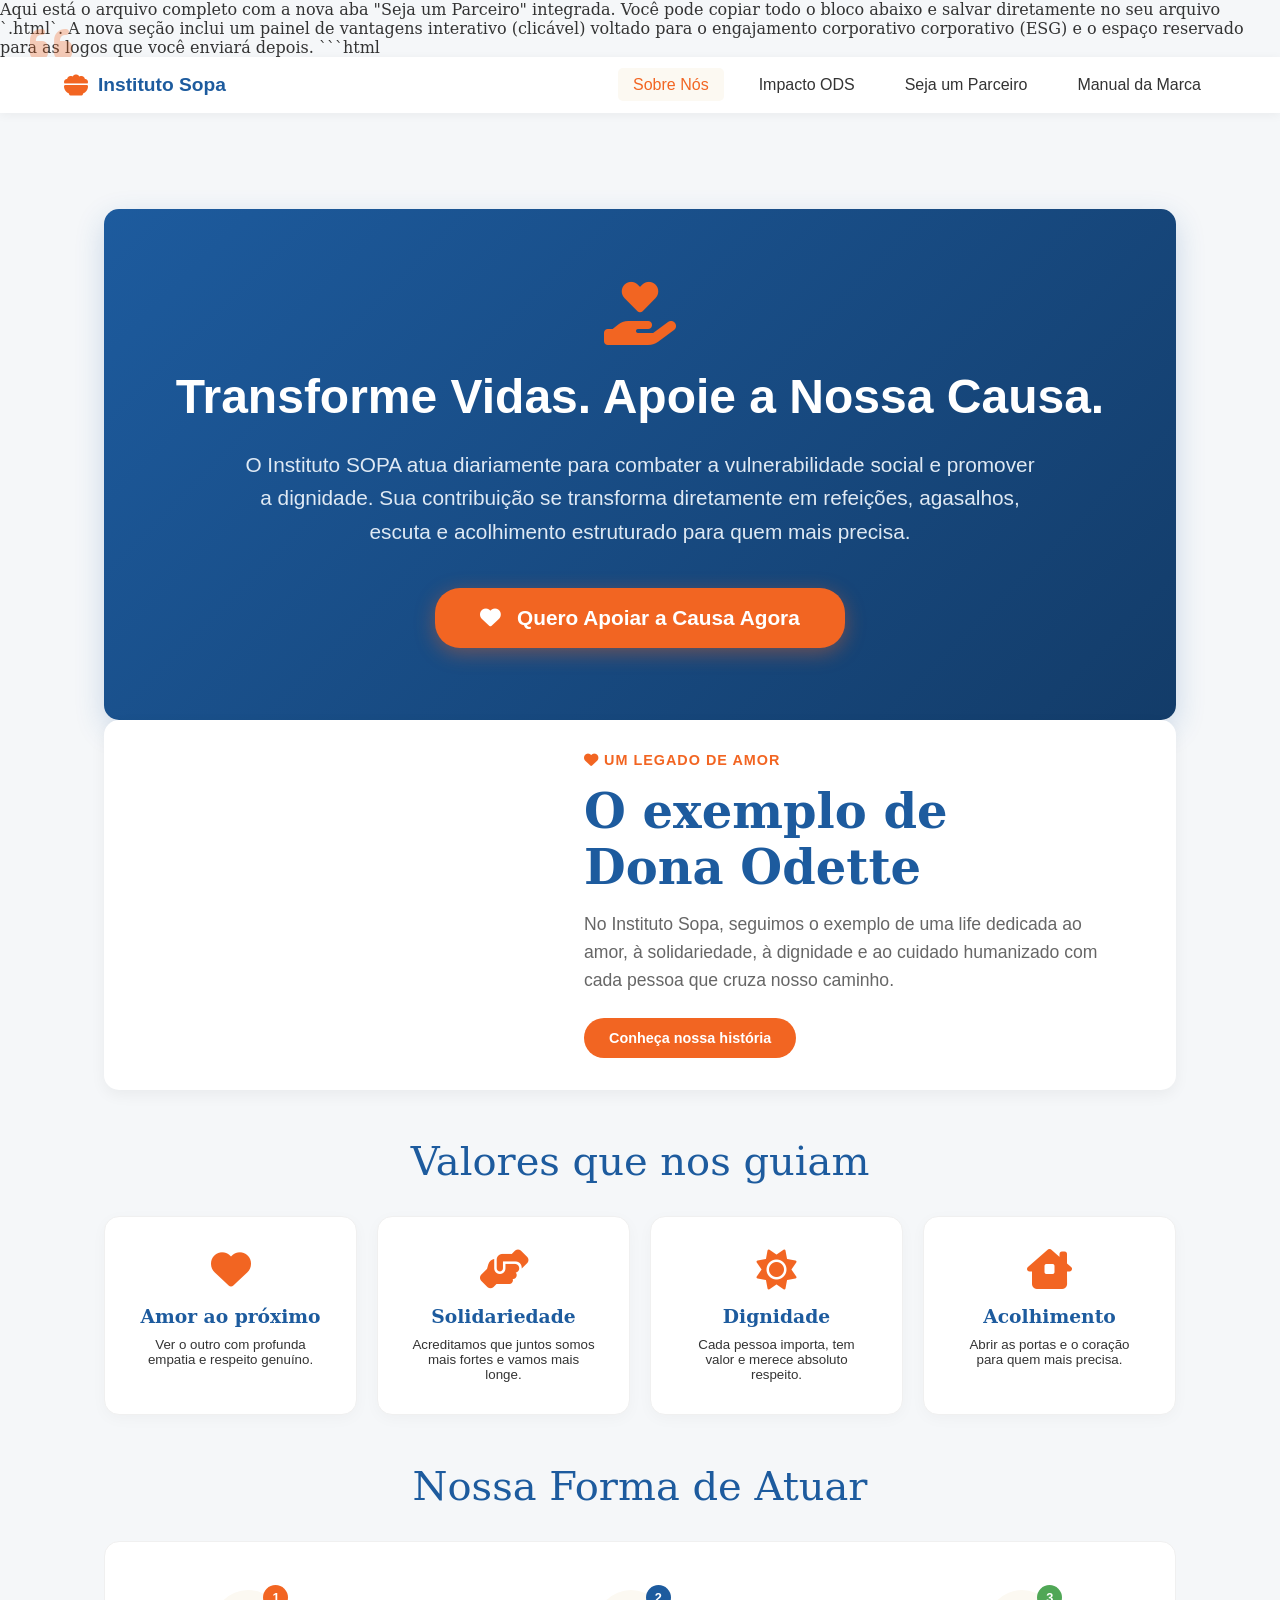
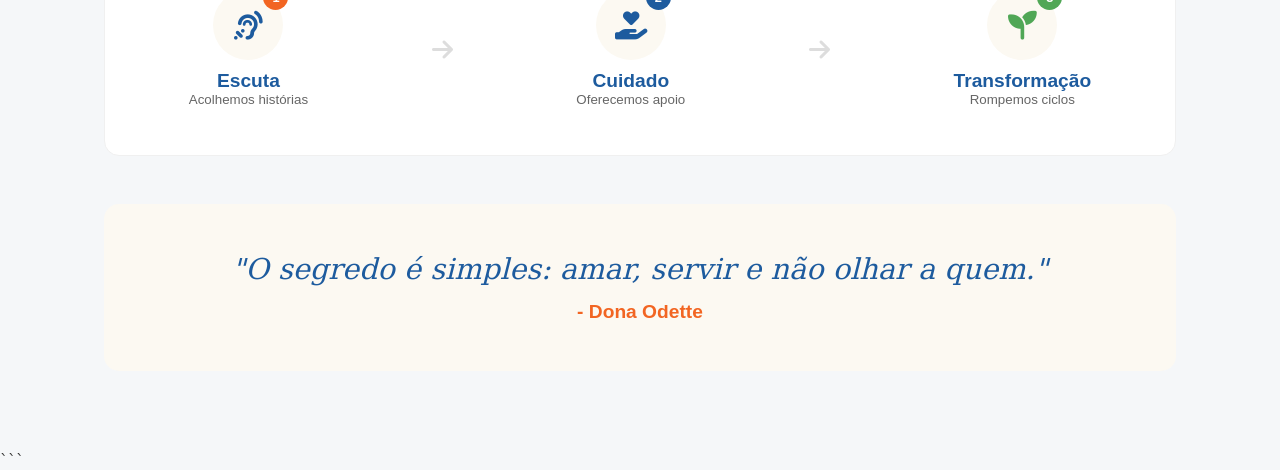
==== index.html @ df925b98 "Update index.html" ====
Aqui está o arquivo completo com a nova aba "Seja um Parceiro" integrada. Você pode copiar todo o bloco abaixo e salvar diretamente no seu arquivo `.html`.

A nova seção inclui um painel de vantagens interativo (clicável) voltado para o engajamento corporativo corporativo (ESG) e o espaço reservado para as logos que você enviará depois.

```html
<!DOCTYPE html>
<html lang="pt-BR">
<head>
    <meta charset="UTF-8">
    <meta name="viewport" content="width=device-width, initial-scale=1.0">
    <title>Wireframe - Instituto Sopa Dona Odette</title>
    <link rel="stylesheet" href="https://cdnjs.cloudflare.com/ajax/libs/font-awesome/6.4.0/css/all.min.css">
    <style>
        :root {
            --laranja: #F26522;
            --azul-sopa: #1D5B9E;
            --azul-claro: #6AADE4;
            --creme: #FCF9F2;
            --verde: #50A756;
            --text-dark: #333;
            --text-light: #666;
            --bg-gray: #F5F7F9;
            --border-radius: 15px;
        }

        * {
            box-sizing: border-box;
            margin: 0;
            padding: 0;
            font-family: 'Georgia', 'serif';
        }
        
        body {
            background-color: var(--bg-gray);
            color: var(--text-dark);
        }

        p, button, small, strong, div.step div small, ul, li { 
            font-family: 'Arial', sans-serif; 
        }

        /* Navegação Global */
        header {
            background: white;
            padding: 1rem 5%;
            display: flex;
            justify-content: space-between;
            align-items: center;
            box-shadow: 0 2px 10px rgba(0,0,0,0.05);
            position: sticky;
            top: 0;
            z-index: 100;
        }

        .logo {
            font-weight: bold;
            font-size: 1.2rem;
            color: var(--azul-sopa);
            display: flex;
            align-items: center;
            gap: 10px;
            font-family: Arial, sans-serif;
        }

        .logo i {
            color: var(--laranja);
            font-size: 1.5rem;
        }

        nav ul {
            list-style: none;
            display: flex;
            gap: 20px;
        }

        nav a {
            text-decoration: none;
            color: var(--text-dark);
            font-weight: 500;
            cursor: pointer;
            padding: 8px 15px;
            border-radius: 5px;
            transition: 0.3s;
            font-family: Arial, sans-serif;
        }

        nav a:hover, nav a.active {
            color: var(--laranja);
            background: var(--creme);
        }

        /* Container das Páginas */
        .page {
            display: none;
            animation: fadeIn 0.4s ease;
            padding-bottom: 50px;
        }

        .page.active {
            display: block;
        }

        @keyframes fadeIn {
            from { opacity: 0; transform: translateY(10px); }
            to { opacity: 1; transform: translateY(0); }
        }

        /* Utilitários */
        .container {
            max-width: 1200px;
            margin: 0 auto;
            padding: 2rem 5%;
        }

        .section-title {
            text-align: center;
            margin-bottom: 2rem;
            color: var(--azul-sopa);
            font-size: 2.5rem;
            font-weight: normal;
        }

        .btn {
            padding: 12px 25px;
            border-radius: 25px;
            border: none;
            cursor: pointer;
            font-weight: bold;
            text-decoration: none;
            display: inline-block;
            font-size: 0.9rem;
            transition: transform 0.2s;
        }
        
        .btn:hover { transform: scale(1.05); }
        .btn-primary { background: var(--laranja); color: white; }
        .btn-secondary { background: var(--azul-sopa); color: white; }
        .btn-outline { background: transparent; border: 2px solid var(--laranja); color: var(--laranja); }
        .btn-white { background: white; color: var(--azul-sopa); }

        /* Ícones Padrão */
        .icon-large {
            font-size: 2.5rem;
            color: var(--laranja);
            margin-bottom: 1rem;
            display: block;
        }

        /* --- PÁGINA: SOBRE NÓS --- */
        .hero-sobre {
            display: flex;
            align-items: center;
            margin-bottom: 3rem;
            gap: 2rem;
            background: white;
            border-radius: var(--border-radius);
            overflow: hidden;
            box-shadow: 0 5px 15px rgba(0,0,0,0.05);
        }

        .hero-sobre-img {
            width: 400px;
            height: 350px;
            background-image: url('https://institutosopa.org.br/wp-content/uploads/2021/10/dona-Odete.png');
            background-size: cover;
            background-position: center;
        }

        .hero-sobre-text {
            flex: 1;
            padding: 2rem 3rem;
        }

        .valores-grid {
            display: grid;
            grid-template-columns: repeat(auto-fit, minmax(220px, 1fr));
            gap: 20px;
            margin-bottom: 3rem;
        }

        .valor-card {
            background: white;
            padding: 2rem;
            border-radius: var(--border-radius);
            text-align: center;
            box-shadow: 0 4px 15px rgba(0,0,0,0.03);
            border: 1px solid #f0f0f0;
            transition: 0.3s;
        }
        
        .valor-card:hover { transform: translateY(-5px); box-shadow: 0 10px 20px rgba(0,0,0,0.08); }

        .processo {
            display: flex;
            justify-content: space-around;
            align-items: center;
            background: white;
            padding: 3rem 2rem;
            border-radius: var(--border-radius);
            margin-bottom: 3rem;
            flex-wrap: wrap;
            gap: 20px;
            border: 1px solid #f0f0f0;
        }

        .step {
            display: flex;
            flex-direction: column;
            align-items: center;
            text-align: center;
            gap: 10px;
        }

        .step-icon-wrapper {
            width: 70px;
            height: 70px;
            background: var(--creme);
            border-radius: 50%;
            display: flex;
            align-items: center;
            justify-content: center;
            font-size: 1.8rem;
            color: var(--azul-sopa);
            position: relative;
        }

        .step-num {
            position: absolute;
            top: -5px;
            right: -5px;
            width: 25px;
            height: 25px;
            background: var(--laranja);
            color: white;
            border-radius: 50%;
            display: flex;
            align-items: center;
            justify-content: center;
            font-weight: bold;
            font-size: 0.8rem;
            font-family: Arial, sans-serif;
        }

        .citacao {
            background: var(--creme);
            padding: 3rem;
            border-radius: var(--border-radius);
            text-align: center;
            font-style: italic;
            font-size: 1.8rem;
            color: var(--azul-sopa);
            margin-bottom: 3rem;
        }

        /* --- PÁGINA: ODS --- */
        .hero-ods {
            background: white;
            display: flex;
            align-items: center;
            justify-content: space-between;
            border-radius: var(--border-radius);
            margin-bottom: 3rem;
            overflow: hidden;
            box-shadow: 0 5px 15px rgba(0,0,0,0.05);
        }

        .hero-ods-text { 
            flex: 1; 
            padding: 3rem;
        }
        
        .hero-ods-img {
            flex: 1;
            height: 100%;
            min-height: 400px;
            background-image: url('https://images.unsplash.com/photo-1488521787991-ed7bbaae773c?ixlib=rb-4.0.3&auto=format&fit=crop&w=800&q=80');
            background-size: cover;
            background-position: center;
        }

        .ods-grid {
            display: flex;
            justify-content: center;
            gap: 15px;
            flex-wrap: wrap;
            margin-bottom: 2rem;
        }

        .ods-card {
            width: 130px;
            height: 130px;
            background: white;
            border-radius: 10px;
            display: flex;
            flex-direction: column;
            align-items: center;
            justify-content: center;
            font-weight: bold;
            box-shadow: 0 2px 8px rgba(0,0,0,0.08);
            text-align: center;
            font-size: 0.85rem;
            padding: 15px;
            cursor: pointer;
            transition: 0.3s;
            border-top: 5px solid transparent;
        }

        .ods-card i {
            font-size: 1.5rem;
            margin-bottom: 8px;
        }

        .ods-card:hover, .ods-card.active {
            transform: translateY(-5px);
            box-shadow: 0 8px 20px rgba(0,0,0,0.15);
            background: #fafafc;
            border-top-color: inherit;
        }

        .ods-details-panel {
            background: white;
            padding: 2.5rem;
            border-radius: var(--border-radius);
            margin-bottom: 3rem;
            border: 1px solid #f0f0f0;
            display: none;
            animation: fadeInDetails 0.3s ease;
            box-shadow: 0 5px 15px rgba(0,0,0,0.05);
        }

        @keyframes fadeInDetails {
            from { opacity: 0; transform: translateY(-10px); }
            to { opacity: 1; transform: translateY(0); }
        }

        .atuacao-grid {
            display: grid;
            grid-template-columns: repeat(4, 1fr);
            gap: 20px;
            margin-bottom: 3rem;
        }

        .atuacao-item {
            background: white;
            padding: 2rem 1.5rem;
            border-radius: 10px;
            text-align: center;
            border: 1px solid #f0f0f0;
            box-shadow: 0 2px 8px rgba(0,0,0,0.03);
        }

        /* --- PÁGINA: SEJA UM PARCEIRO --- */
        .hero-parceiro {
            background: linear-gradient(135deg, var(--azul-sopa), #133c69);
            color: white;
            padding: 4rem 3rem;
            border-radius: var(--border-radius);
            margin-bottom: 3rem;
            text-align: center;
            box-shadow: 0 10px 30px rgba(29, 91, 158, 0.2);
        }

        .hero-parceiro h1 {
            font-size: 3rem;
            margin-bottom: 1rem;
            font-family: Arial, sans-serif;
            font-weight: bold;
        }

        .hero-parceiro p {
            font-size: 1.2rem;
            max-width: 800px;
            margin: 0 auto 2rem auto;
            line-height: 1.6;
            color: #eaf2fa;
        }

        .vantagens-grid {
            display: grid;
            grid-template-columns: repeat(auto-fit, minmax(250px, 1fr));
            gap: 20px;
            margin-bottom: 2rem;
        }

        .vantagem-card {
            background: white;
            padding: 2.5rem 1.5rem;
            border-radius: var(--border-radius);
            text-align: center;
            box-shadow: 0 4px 15px rgba(0,0,0,0.03);
            border: 1px solid #f0f0f0;
            cursor: pointer;
            transition: 0.3s;
        }

        .vantagem-card:hover, .vantagem-card.active {
            transform: translateY(-5px);
            box-shadow: 0 10px 20px rgba(0,0,0,0.08);
            border-color: var(--laranja);
        }

        .vantagem-panel {
            display: none;
            background: white;
            padding: 2rem;
            border-radius: var(--border-radius);
            border-left: 5px solid var(--laranja);
            box-shadow: 0 5px 15px rgba(0,0,0,0.05);
            margin-bottom: 4rem;
            animation: fadeInDetails 0.3s ease;
        }

        .parceiros-atuais {
            background: white;
            padding: 3rem;
            border-radius: var(--border-radius);
            text-align: center;
            box-shadow: 0 5px 15px rgba(0,0,0,0.05);
        }

        .logos-grid {
            display: flex;
            flex-wrap: wrap;
            justify-content: center;
            gap: 30px;
            margin-top: 2rem;
        }

.logo-placeholder {
    width: 160px;
    height: 90px;
    object-fit: contain;
    border-radius: 10px;
    transition: 0.3s;
}

.logo-placeholder:hover {
    transform: scale(1.05);
}

        .logo-placeholder:hover {
            background: var(--creme);
            border-color: var(--laranja);
            color: var(--laranja);
        }

        /* --- PÁGINA: MANUAL DA MARCA --- */
        .hero-manual {
            background: white;
            display: flex;
            align-items: center;
            border-radius: var(--border-radius);
            margin-bottom: 3rem;
            overflow: hidden;
            box-shadow: 0 5px 15px rgba(0,0,0,0.05);
        }

        .hero-manual-text {
            flex: 1;
            padding: 3rem;
        }

        .manual-mockup {
            flex: 1;
            height: 100%;
            min-height: 400px;
            background-image: url('https://images.unsplash.com/photo-1626785774573-4b799315345d?ixlib=rb-4.0.3&auto=format&fit=crop&w=800&q=80');
            background-size: cover;
            background-position: center;
        }

        .manual-cards {
            display: grid;
            grid-template-columns: 1fr 1fr;
            gap: 20px;
            margin-bottom: 3rem;
        }

        .card-manual {
            background: white;
            padding: 2.5rem;
            border-radius: var(--border-radius);
            box-shadow: 0 5px 15px rgba(0,0,0,0.05);
            border: 1px solid #f0f0f0;
        }

        .paleta {
            display: flex;
            gap: 15px;
            margin-top: 1.5rem;
        }

        .cor {
            width: 70px;
            height: 70px;
            border-radius: 10px;
            box-shadow: 0 2px 5px rgba(0,0,0,0.1);
        }

        .essencia-grid {
            display: flex;
            justify-content: space-around;
            text-align: center;
            margin-top: 1.5rem;
        }

        .footer-manual {
            background: var(--creme);
            padding: 2rem 3rem;
            border-radius: var(--border-radius);
            display: flex;
            justify-content: space-between;
            align-items: center;
            border: 1px solid #e8e5de;
        }
    </style>
</head>
<body>

    <header>
        <div class="logo">
            <i class="fa-solid fa-bowl-food"></i>
            Instituto Sopa
        </div>
        <nav>
            <ul>
                <li><a onclick="showPage('sobre')" id="link-sobre" class="active">Sobre Nós</a></li>
                <li><a onclick="showPage('ods')" id="link-ods">Impacto ODS</a></li>
                <li><a onclick="showPage('parceiro')" id="link-parceiro">Seja um Parceiro</a></li>
                <li><a onclick="showPage('manual')" id="link-manual">Manual da Marca</a></li>
            </ul>
        </nav>
    </header>

    <div id="sobre" class="page active container">
        <div class="secao-apoiar-destaque" style="background: linear-gradient(135deg, var(--azul-sopa), #133c69); padding: 4.5rem 2rem; border-radius: var(--border-radius); text-align: center; color: white; margin-top: 4rem; box-shadow: 0 10px 30px rgba(29, 91, 158, 0.2);">
            <i class="fa-solid fa-hand-holding-heart" style="font-size: 4rem; color: var(--laranja); margin-bottom: 1.5rem; display: inline-block;"></i>
            <h2 style="font-size: 3rem; color: white; margin-bottom: 1.5rem; font-family: Arial, sans-serif; font-weight: bold;">Transforme Vidas. Apoie a Nossa Causa.</h2>
            <p style="font-size: 1.3rem; max-width: 800px; margin: 0 auto 2.5rem auto; line-height: 1.6; font-family: Arial, sans-serif; color: #eaf2fa; opacity: 0.95;">
                O Instituto SOPA atua diariamente para combater a vulnerabilidade social e promover a dignidade. Sua contribuição se transforma diretamente em refeições, agasalhos, escuta e acolhimento estruturado para quem mais precisa.
            </p>
            <button class="btn btn-primary" style="font-size: 1.3rem; padding: 18px 45px; background-color: var(--laranja); box-shadow: 0 5px 20px rgba(242, 101, 34, 0.4);">
                <i class="fa-solid fa-heart" style="margin-right: 10px;"></i> Quero Apoiar a Causa Agora
            </button>
        </div>

        <div class="hero-sobre">
            <div class="hero-sobre-img"></div>
            <div class="hero-sobre-text">
                <span style="color: var(--laranja); font-weight: bold; font-family: Arial; font-size: 0.9rem; text-transform: uppercase; letter-spacing: 1px;"><i class="fa-solid fa-heart"></i> Um Legado de Amor</span>
                <h1 style="color: var(--azul-sopa); font-size: 3rem; margin: 15px 0;">O exemplo de<br>Dona Odette</h1>
                <p style="color: var(--text-light); font-size: 1.1rem; line-height: 1.6; margin-bottom: 1.5rem;">No Instituto Sopa, seguimos o exemplo de uma life dedicada ao amor, à solidariedade, à dignidade e ao cuidado humanizado com cada pessoa que cruza nosso caminho.</p>
                <button class="btn btn-primary">Conheça nossa história</button>
            </div>
        </div>

        <h2 class="section-title">Valores que nos guiam</h2>

        <div class="valores-grid">
            <div class="valor-card">
                <i class="fa-solid fa-heart icon-large"></i>
                <h3 style="margin-bottom: 10px; color: var(--azul-sopa);">Amor ao próximo</h3>
                <p><small>Ver o outro com profunda empatia e respeito genuíno.</small></p>
            </div>
            <div class="valor-card">
                <i class="fa-solid fa-handshake-angle icon-large"></i>
                <h3 style="margin-bottom: 10px; color: var(--azul-sopa);">Solidariedade</h3>
                <p><small>Acreditamos que juntos somos mais fortes e vamos mais longe.</small></p>
            </div>
            <div class="valor-card">
                <i class="fa-solid fa-sun icon-large"></i>
                <h3 style="margin-bottom: 10px; color: var(--azul-sopa);">Dignidade</h3>
                <p><small>Cada pessoa importa, tem valor e merece absoluto respeito.</small></p>
            </div>
            <div class="valor-card">
                <i class="fa-solid fa-house-chimney-window icon-large"></i>
                <h3 style="margin-bottom: 10px; color: var(--azul-sopa);">Acolhimento</h3>
                <p><small>Abrir as portas e o coração para quem mais precisa.</small></p>
            </div>
        </div>

        <h2 class="section-title">Nossa Forma de Atuar</h2>
        <div class="processo">
            <div class="step">
                <div class="step-icon-wrapper">
                    <i class="fa-solid fa-ear-listen"></i>
                    <div class="step-num">1</div>
                </div>
                <div>
                    <strong style="font-size: 1.2rem; color: var(--azul-sopa);">Escuta</strong>
                    <br><small style="color: var(--text-light);">Acolhemos histórias</small>
                </div>
            </div>
            <i class="fa-solid fa-arrow-right" style="color: #ddd; font-size: 1.5rem;"></i>
            <div class="step">
                <div class="step-icon-wrapper">
                    <i class="fa-solid fa-hand-holding-heart"></i>
                    <div class="step-num" style="background: var(--azul-sopa);">2</div>
                </div>
                <div>
                    <strong style="font-size: 1.2rem; color: var(--azul-sopa);">Cuidado</strong>
                    <br><small style="color: var(--text-light);">Oferecemos apoio</small>
                </div>
            </div>
            <i class="fa-solid fa-arrow-right" style="color: #ddd; font-size: 1.5rem;"></i>
            <div class="step">
                <div class="step-icon-wrapper">
                    <i class="fa-solid fa-seedling" style="color: var(--verde);"></i>
                    <div class="step-num" style="background: var(--verde);">3</div>
                </div>
                <div>
                    <strong style="font-size: 1.2rem; color: var(--azul-sopa);">Transformação</strong>
                    <br><small style="color: var(--text-light);">Rompemos ciclos</small>
                </div>
            </div>
        </div>

        <div class="citacao">
            <i class="fa-solid fa-quote-left" style="color: var(--laranja); opacity: 0.3; font-size: 3rem; position: absolute; top: 20px; left: 30px;"></i>
            "O segredo é simples: amar, servir e não olhar a quem."<br>
            <small style="color: var(--laranja); font-size: 1.2rem; font-style: normal; font-weight: bold; font-family: Arial; display: block; margin-top: 15px;">- Dona Odette</small>
        </div>
    </div>

    <div id="ods" class="page container">
        <div class="hero-ods">
            <div class="hero-ods-text">
                <span style="color: var(--laranja); font-weight: bold; font-family: Arial; font-size: 0.9rem; text-transform: uppercase; letter-spacing: 1px;"><i class="fa-solid fa-globe"></i> Desenvolvimento Sustentável</span>
                <h1 style="color: var(--azul-sopa); font-size: 3.5rem; margin: 15px 0;">ODS e<br>Agenda 2030</h1>
                <p style="margin-bottom: 2rem; color: var(--text-light); font-size: 1.1rem; line-height: 1.6;">O Instituto SOPA atua todos os dias para promover o desenvolvimento sustentável em Mogi das Cruzes, alinhado às metas globais da ONU.</p>
                <div style="display: flex; gap: 15px;">
                    <button class="btn btn-outline" style="border-color: var(--azul-sopa); color: var(--azul-sopa); font-weight: bold;">Ver Relatório Completo</button>
                </div>
            </div>
            <div class="hero-ods-img"></div>
        </div>

        <h2 class="section-title">Objetivos Globais (Clique para expandir)</h2>
        
        <div class="ods-grid">
            <div class="ods-card" style="color: #E5243B; border-top-color: #E5243B;" onclick="showODSDetails(1)">
                <i class="fa-solid fa-people-group"></i>
                1<br><small>Erradicação da Pobreza</small>
            </div>
            <div class="ods-card" style="color: #DDA63A; border-top-color: #DDA63A;" onclick="showODSDetails(2)">
                <i class="fa-solid fa-wheat-awn"></i>
                2<br><small>Fome Zero</small>
            </div>
            <div class="ods-card" style="color: #4C9F38; border-top-color: #4C9F38;" onclick="showODSDetails(3)">
                <i class="fa-solid fa-heart-pulse"></i>
                3<br><small>Saúde e Bem-Estar</small>
            </div>
            <div class="ods-card" style="color: #DD1367; border-top-color: #DD1367;" onclick="showODSDetails(10)">
                <i class="fa-solid fa-scale-balanced"></i>
                10<br><small>Redução das Desigualdades</small>
            </div>
            <div class="ods-card" style="color: #FD6925; border-top-color: #FD6925;" onclick="showODSDetails(11)">
                <i class="fa-solid fa-city"></i>
                11<br><small>Cidades Sustentáveis</small>
            </div>
            <div class="ods-card" style="color: #19486A; border-top-color: #19486A;" onclick="showODSDetails(17)">
                <i class="fa-solid fa-handshake"></i>
                17<br><small>Parcerias</small>
            </div>
        </div>

        <div id="ods-details-panel" class="ods-details-panel">
            <div style="display: flex; align-items: center; gap: 20px; margin-bottom: 1.5rem;">
                <div id="ods-icon-display" style="width: 60px; height: 60px; border-radius: 10px; display: flex; align-items: center; justify-content: center; font-size: 2rem; color: white;"></div>
                <h3 id="ods-title" style="color: var(--azul-sopa); flex: 1; font-size: 1.8rem;"></h3>
                <button onclick="closeODSDetails()" class="btn btn-outline" style="padding: 8px 15px; border-radius: 5px; font-size: 0.9rem;"><i class="fa-solid fa-xmark"></i> Fechar</button>
            </div>
            <p id="ods-description" style="color: var(--text-light); margin-bottom: 1.5rem; line-height: 1.6; font-size: 1.1rem;"></p>
            <div style="background: var(--bg-gray); padding: 1.5rem; border-radius: 10px;">
                <strong style="color: var(--text-dark);">Metas do ODS</strong>
                <p style="margin-top: 10px; color: var(--text-light);">Descrição das metas locais para o objetivo selecionado e impacto promovido pelo Instituto.</p>
            </div>
        </div>

        <h2 class="section-title" style="margin-top: 4rem;">Eixos Estruturados de Atuação</h2>
        <div class="atuacao-grid">
            <div class="atuacao-item">
                <i class="fa-solid fa-bowl-rice icon-large" style="color: var(--laranja);"></i>
                <h4 style="color: var(--azul-sopa); margin-bottom: 10px;">Segurança Alimentar</h4>
                <p style="font-size: 0.9rem; color: var(--text-light);">Preparo e distribuição de refeições balanceadas semanais, combatendo diretamente a fome.</p>
            </div>
            <div class="atuacao-item">
                <i class="fa-solid fa-people-roof icon-large" style="color: var(--azul-sopa);"></i>
                <h4 style="color: var(--azul-sopa); margin-bottom: 10px;">Acolhimento Individual</h4>
                <p style="font-size: 0.9rem; color: var(--text-light);">Espaço humanizado para escuta qualificada, apoio emocional e triagem para assistências parceiras.</p>
            </div>
            <div class="atuacao-item">
                <i class="fa-solid fa-shirt icon-large" style="color: var(--verde);"></i>
                <h4 style="color: var(--azul-sopa); margin-bottom: 10px;">Distribuição de Insumos</h4>
                <p style="font-size: 0.9rem; color: var(--text-light);">Triagem e repasse de agasalhos, cobertores, calçados e kits básicos de higiene pessoal.</p>
            </div>
            <div class="atuacao-item">
                <i class="fa-solid fa-handshake-angle icon-large" style="color: var(--azul-claro);"></i>
                <h4 style="color: var(--azul-sopa); margin-bottom: 10px;">Rede Comunitária</h4>
                <p style="font-size: 0.9rem; color: var(--text-light);">Articulação contínua com voluntários e marcas parceiras para viabilizar campanhas sazonais.</p>
            </div>
        </div>
    </div>

    <div id="parceiro" class="page container">
        <div class="hero-parceiro">
            <i class="fa-solid fa-building-ngo" style="font-size: 4rem; color: var(--laranja); margin-bottom: 1rem;"></i>
            <h1>Sua Empresa Fazendo a Diferença</h1>
            <p>Junte-se ao Instituto Sopa e alinhe os propósitos da sua marca com o impacto social real. Construímos parcerias sólidas voltadas para o desenvolvimento da comunidade e as práticas ESG.</p>
            <button class="btn btn-primary" style="font-size: 1.1rem; padding: 15px 35px; margin-top: 1rem;">
                <i class="fa-solid fa-envelope" style="margin-right: 10px;"></i> Falar com o time de Captação
            </button>
        </div>

        <h2 class="section-title">Vantagens de Apoiar o Instituto Sopa</h2>
        
        <div class="vantagens-grid">
            <div class="vantagem-card" onclick="showVantagem('esg')">
                <i class="fa-solid fa-leaf icon-large" style="color: var(--verde);"></i>
                <h3 style="color: var(--azul-sopa); margin-bottom: 10px;">Fortalecimento ESG</h3>
                <p style="font-size: 0.9rem; color: var(--text-light);">Ações concretas para o pilar "Social" da sua empresa.</p>
                <small style="color: var(--laranja); display: block; margin-top: 15px; font-weight: bold;">Clique para ver mais <i class="fa-solid fa-chevron-down"></i></small>
            </div>
            <div class="vantagem-card" onclick="showVantagem('engajamento')">
                <i class="fa-solid fa-users-gear icon-large" style="color: var(--azul-claro);"></i>
                <h3 style="color: var(--azul-sopa); margin-bottom: 10px;">Engajamento Interno</h3>
                <p style="font-size: 0.9rem; color: var(--text-light);">Projetos de voluntariado corporativo para seus colaboradores.</p>
                <small style="color: var(--laranja); display: block; margin-top: 15px; font-weight: bold;">Clique para ver mais <i class="fa-solid fa-chevron-down"></i></small>
            </div>
            <div class="vantagem-card" onclick="showVantagem('visibilidade')">
                <i class="fa-solid fa-bullhorn icon-large" style="color: var(--laranja);"></i>
                <h3 style="color: var(--azul-sopa); margin-bottom: 10px;">Visibilidade de Marca</h3>
                <p style="font-size: 0.9rem; color: var(--text-light);">Associe sua marca a uma causa transparente e respeitada.</p>
                <small style="color: var(--laranja); display: block; margin-top: 15px; font-weight: bold;">Clique para ver mais <i class="fa-solid fa-chevron-down"></i></small>
            </div>
            <div class="vantagem-card" onclick="showVantagem('relatorio')">
                <i class="fa-solid fa-file-contract icon-large" style="color: var(--azul-sopa);"></i>
                <h3 style="color: var(--azul-sopa); margin-bottom: 10px;">Transparência e Dados</h3>
                <p style="font-size: 0.9rem; color: var(--text-light);">Relatórios detalhados de impacto das suas doações.</p>
                <small style="color: var(--laranja); display: block; margin-top: 15px; font-weight: bold;">Clique para ver mais <i class="fa-solid fa-chevron-down"></i></small>
            </div>
        </div>

        <div id="vantagem-panel" class="vantagem-panel">
            <div style="display: flex; justify-content: space-between; align-items: flex-start; margin-bottom: 1rem;">
                <h3 id="vantagem-title" style="color: var(--azul-sopa); font-size: 1.8rem;"></h3>
                <button onclick="closeVantagem()" class="btn btn-outline" style="padding: 5px 10px; font-size: 0.8rem;"><i class="fa-solid fa-xmark"></i> Fechar</button>
            </div>
            <p id="vantagem-desc" style="color: var(--text-light); line-height: 1.6; font-size: 1.1rem;"></p>
        </div>

        <div class="parceiros-atuais">
            <h2 style="color: var(--azul-sopa); font-size: 2.2rem; margin-bottom: 10px;">Marcas que confiam no nosso trabalho</h2>
            <p style="color: var(--text-light); margin-bottom: 2rem;">Conheça a rede de empresas que nos ajudam a manter nosso compromisso diário.</p>
            
<div class="logos-grid">
    <img class="logo-placeholder" src="https://encrypted-tbn0.gstatic.com/images?q=tbn:ANd9GcS1sRX55IdEMLlC_FJVNKhBiCWdoj15QyddZQ&s" alt="Parceiro 1">
    <img class="logo-placeholder" src="https://encrypted-tbn0.gstatic.com/images?q=tbn:ANd9GcQ7WfZOZ7cg6Ivnj4gYQpzR2x2EBGoNic7SJA&s" alt="Parceiro 2">
    <img class="logo-placeholder" src="https://encrypted-tbn0.gstatic.com/images?q=tbn:ANd9GcSXKod3Vc8BDlC4szrMEC2C3xcj03iL_IksIw&s" alt="Parceiro 3">
    <img class="logo-placeholder" src="https://encrypted-tbn0.gstatic.com/images?q=tbn:ANd9GcTCRoJ0K8SRwuOPPY02jGPVTbDVjFtXFbQ95w&s" alt="Parceiro 4">
</div>
        </div>
    </div>

    <div id="manual" class="page container">
        <div class="hero-manual">
            <div class="hero-manual-text">
                <span style="color: var(--laranja); font-weight: bold; font-family: Arial; font-size: 0.9rem; text-transform: uppercase; letter-spacing: 1px;"><i class="fa-solid fa-swatchbook"></i> Identidade Visual</span>
                <h1 style="color: var(--azul-sopa); font-size: 3.5rem; margin: 15px 0;">Manual da<br>Marca</h1>
                <p style="margin-bottom: 2rem; color: var(--text-light); font-size: 1.1rem; line-height: 1.6;">Nossa identidade visual reflete o calor do nosso acolhimento e a seriedade do nosso compromisso estruturado.</p>
            </div>
            <div class="manual-mockup"></div>
        </div>

        <div class="manual-cards">
            <div class="card-manual">
                <h3 style="color: var(--azul-sopa); margin-bottom: 10px;">Cores Primárias</h3>
                <p style="color: var(--text-light);">As cores que guiam a nossa comunicação diária.</p>
                <div class="paleta">
                    <div class="cor" style="background: var(--laranja);" title="#F26522"></div>
                    <div class="cor" style="background: var(--azul-sopa);" title="#1D5B9E"></div>
                    <div class="cor" style="background: var(--creme); border: 1px solid #ddd;" title="#FCF9F2"></div>
                </div>
            </div>
            <div class="card-manual">
                <h3 style="color: var(--azul-sopa); margin-bottom: 10px;">Tipografia</h3>
                <p style="color: var(--text-light); margin-bottom: 15px;">Famílias tipográficas oficiais para todos os materiais.</p>
                <h1 style="font-family: 'Georgia', serif; color: var(--text-dark); font-weight: normal;">Georgia (Títulos)</h1>
                <p style="font-family: 'Arial', sans-serif; color: var(--text-light); margin-top: 10px;">Arial (Textos e parágrafos estruturados)</p>
            </div>

            <div class="card-manual" style="grid-column: span 2;">
                <h3 style="color: var(--azul-sopa); text-align: center; margin-bottom: 5px;">Essência da Marca</h3>
                <p style="color: var(--text-light); text-align: center; margin-bottom: 1.5rem;">Os pilares comportamentais que guiam nossa comunicação verbal e visual.</p>
                <div class="essencia-grid">
                    <div>
                        <i class="fa-solid fa-heart" style="color: var(--laranja); font-size: 1.5rem; margin-bottom: 8px;"></i>
                        <h4 style="color: var(--azul-sopa);">Acolhedora</h4>
                        <p style="font-size: 0.85rem; color: var(--text-light); max-width: 220px; margin: 5px auto 0 auto;">Linguagem afetuosa e sem julgamentos, herdada do exemplo de Dona Odette.</p>
                    </div>
                    <div>
                        <i class="fa-solid fa-shield-halved" style="color: var(--azul-sopa); font-size: 1.5rem; margin-bottom: 8px;"></i>
                        <h4 style="color: var(--azul-sopa);">Mobilizadora</h4>
                        <p style="font-size: 0.85rem; color: var(--text-light); max-width: 220px; margin: 5px auto 0 auto;">Incentiva a participação cívica ativa e mostra a força da união coletiva.</p>
                    </div>
                    <div>
                        <i class="fa-solid fa-square-poll-vertical" style="color: var(--verde); font-size: 1.5rem; margin-bottom: 8px;"></i>
                        <h4 style="color: var(--azul-sopa);">Transparente</h4>
                        <p style="font-size: 0.85rem; color: var(--text-light); max-width: 220px; margin: 5px auto 0 auto;">Zelo metodológico na prestação de contas, demonstrando clareza e seriedade.</p>
                    </div>
                </div>
            </div>
        </div>
        
        <div class="footer-manual">
            <div>
                <h3 style="color: var(--azul-sopa); margin-bottom: 5px;">Faça o Download</h3>
                <p style="color: var(--text-light);">Baixe o manual completo em formato PDF e os arquivos de logotipo originais.</p>
            </div>
            <button class="btn btn-primary"><i class="fa-solid fa-download"></i> Baixar Assets</button>
        </div>
    </div>

    <script>
        function showPage(pageId) {
            document.querySelectorAll('.page').forEach(page => page.classList.remove('active'));
            document.querySelectorAll('nav a').forEach(link => link.classList.remove('active'));
            
            document.getElementById(pageId).classList.add('active');
            document.getElementById('link-' + pageId).classList.add('active');
        }

        function showODSDetails(odsNumber) {
            const panel = document.getElementById('ods-details-panel');
            const title = document.getElementById('ods-title');
            const desc = document.getElementById('ods-description');
            const icon = document.getElementById('ods-icon-display');
            
            panel.style.display = 'block';
            title.innerText = 'ODS ' + odsNumber;
            
            let color = '';
            let iconClass = '';
            
            if(odsNumber === 1) { color = '#E5243B'; iconClass = 'fa-people-group'; desc.innerText = 'Acabar com a pobreza em todas as suas formas, em todos os lugares.'; }
            if(odsNumber === 2) { color = '#DDA63A'; iconClass = 'fa-wheat-awn'; desc.innerText = 'Acabar com a fome, alcançar a segurança alimentar e melhoria da nutrição.'; }
            if(odsNumber === 3) { color = '#4C9F38'; iconClass = 'fa-heart-pulse'; desc.innerText = 'Assegurar uma vida saudável e promover o bem-estar para todas e todos.'; }
            if(odsNumber === 10) { color = '#DD1367'; iconClass = 'fa-scale-balanced'; desc.innerText = 'Reduzir a desigualdade dentro dos países e entre eles.'; }
            if(odsNumber === 11) { color = '#FD6925'; iconClass = 'fa-city'; desc.innerText = 'Tornar as cidades e os assentamentos humanos inclusivos, seguros e sustentáveis.'; }
            if(odsNumber === 17) { color = '#19486A'; iconClass = 'fa-handshake'; desc.innerText = 'Fortalecer os meios de implementação e revitalizar a parceria global.'; }
            
            icon.style.backgroundColor = color;
            icon.innerHTML = '<i class="fa-solid ' + iconClass + '"></i>';
        }

        function closeODSDetails() {
            document.getElementById('ods-details-panel').style.display = 'none';
        }

        /* Funções da nova aba Seja um Parceiro */
        function showVantagem(tipo) {
            const panel = document.getElementById('vantagem-panel');
            const title = document.getElementById('vantagem-title');
            const desc = document.getElementById('vantagem-desc');
            
            panel.style.display = 'block';

            if(tipo === 'esg') {
                title.innerHTML = '<i class="fa-solid fa-leaf" style="color: var(--verde); margin-right: 10px;"></i> Fortalecimento ESG';
                desc.innerHTML = 'Através da parceria com o Instituto Sopa, sua empresa implementa ações práticas e mensuráveis que atendem às exigências do pilar "Social" (S) do ESG. Impactamos a comunidade local, reduzindo desigualdades e promovendo a inclusão, o que eleva o valor sustentável da sua marca no mercado.';
            } else if(tipo === 'engajamento') {
                title.innerHTML = '<i class="fa-solid fa-users-gear" style="color: var(--azul-claro); margin-right: 10px;"></i> Engajamento Interno';
                desc.innerHTML = 'Criamos oportunidades de voluntariado corporativo sob medida para a sua equipe. Colaboradores engajados em causas sociais apresentam maior retenção, orgulho de pertencer à empresa e desenvolvem habilidades de liderança e empatia em um ambiente fora do escritório.';
            } else if(tipo === 'visibilidade') {
                title.innerHTML = '<i class="fa-solid fa-bullhorn" style="color: var(--laranja); margin-right: 10px;"></i> Visibilidade de Marca';
                desc.innerHTML = 'Sua marca estará presente em nossos eventos, relatórios anuais, redes sociais e materiais de comunicação. Mostre aos seus clientes e stakeholders que a sua empresa é socialmente responsável e se importa ativamente com o desenvolvimento da comunidade onde está inserida.';
            } else if(tipo === 'relatorio') {
                title.innerHTML = '<i class="fa-solid fa-file-contract" style="color: var(--azul-sopa); margin-right: 10px;"></i> Transparência e Dados';
                desc.innerHTML = 'Trabalhamos com extrema seriedade na prestação de contas. Oferecemos relatórios periódicos detalhados contendo métricas claras de impacto (número de refeições servidas, famílias acolhidas, etc.), para que sua empresa saiba exatamente como o investimento social está sendo aplicado.';
            }
        }

        function closeVantagem() {
            document.getElementById('vantagem-panel').style.display = 'none';
        }
    </script>
</body>
</html>

```
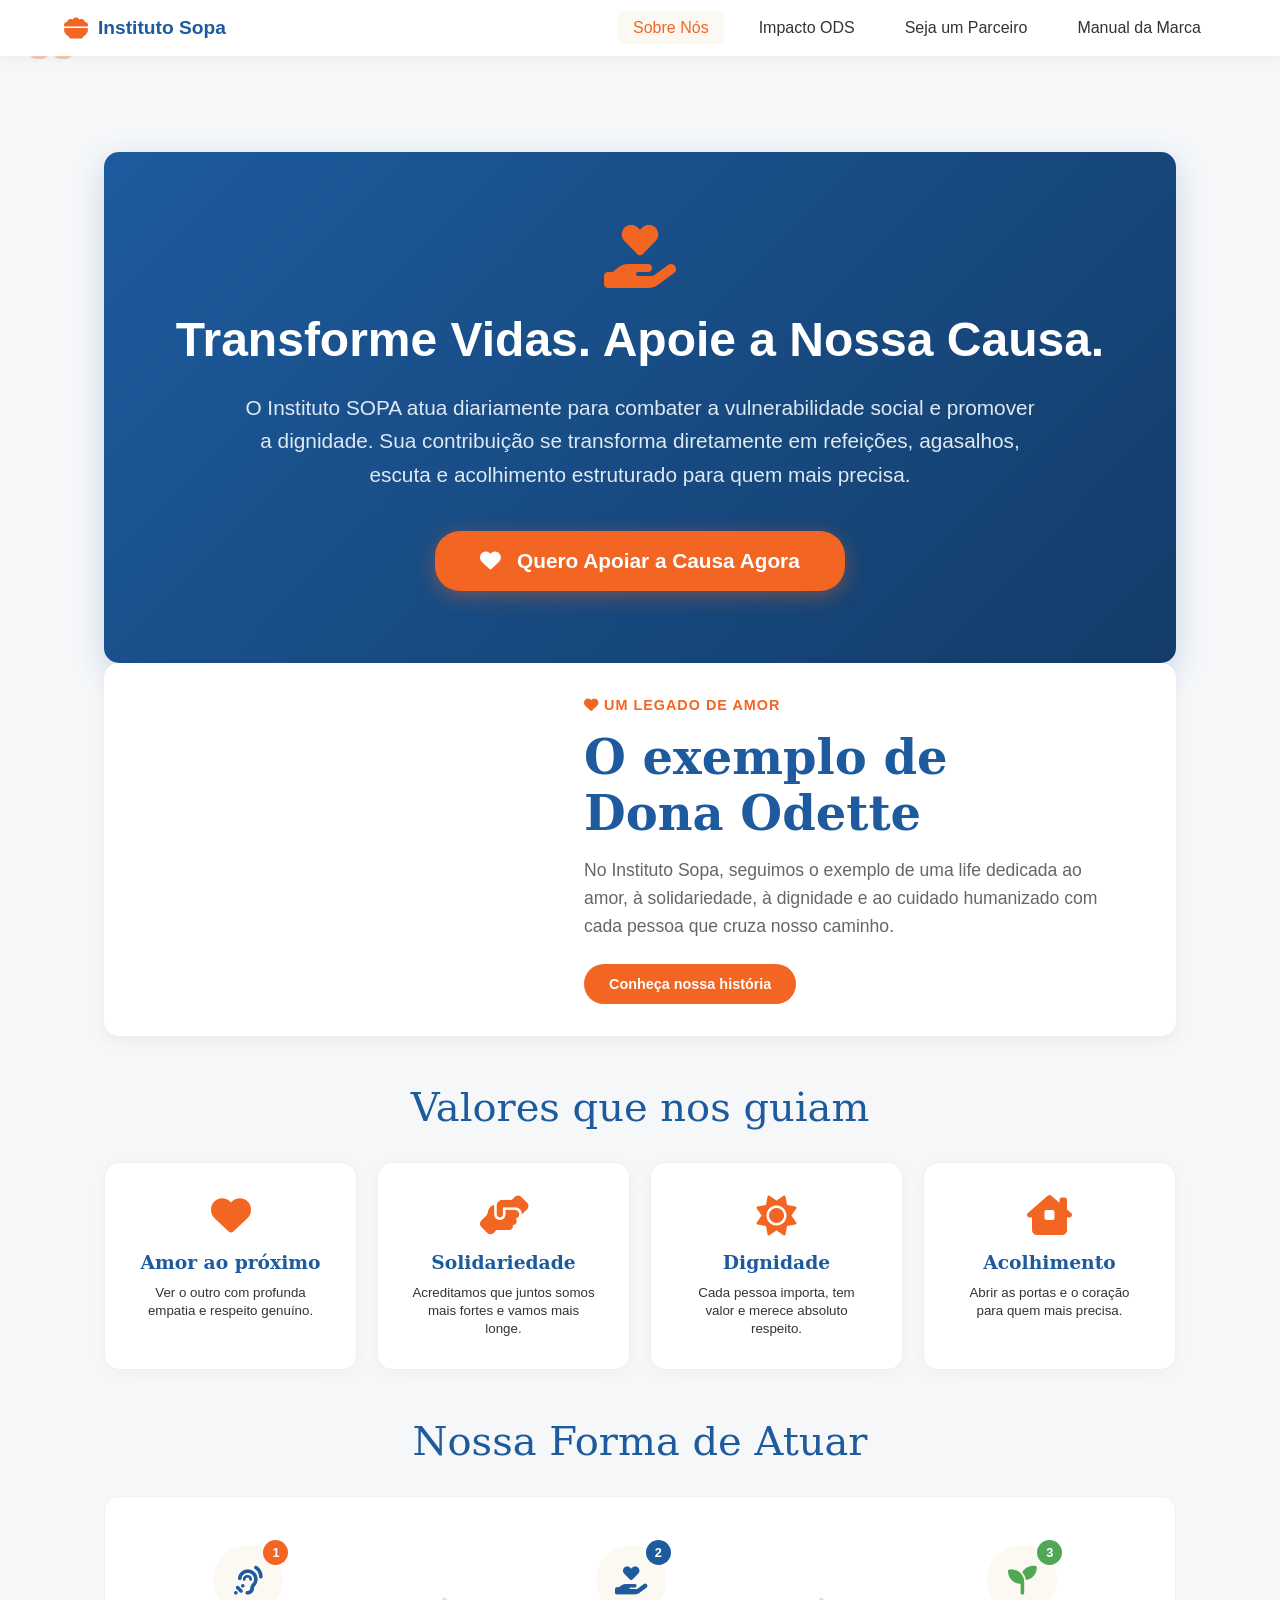
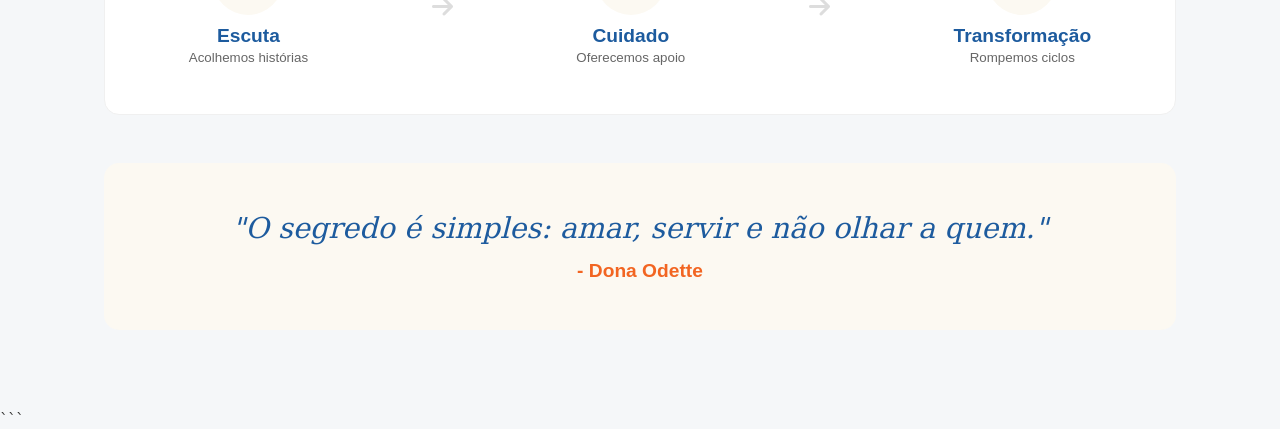
==== commit 5cfa3ccb: "Remove old content from index.html" ====
--- a/index.html
+++ b/index.html
@@ -1,8 +1,3 @@
-Aqui está o arquivo completo com a nova aba "Seja um Parceiro" integrada. Você pode copiar todo o bloco abaixo e salvar diretamente no seu arquivo `.html`.
-
-A nova seção inclui um painel de vantagens interativo (clicável) voltado para o engajamento corporativo corporativo (ESG) e o espaço reservado para as logos que você enviará depois.
-
-```html
 <!DOCTYPE html>
 <html lang="pt-BR">
 <head>
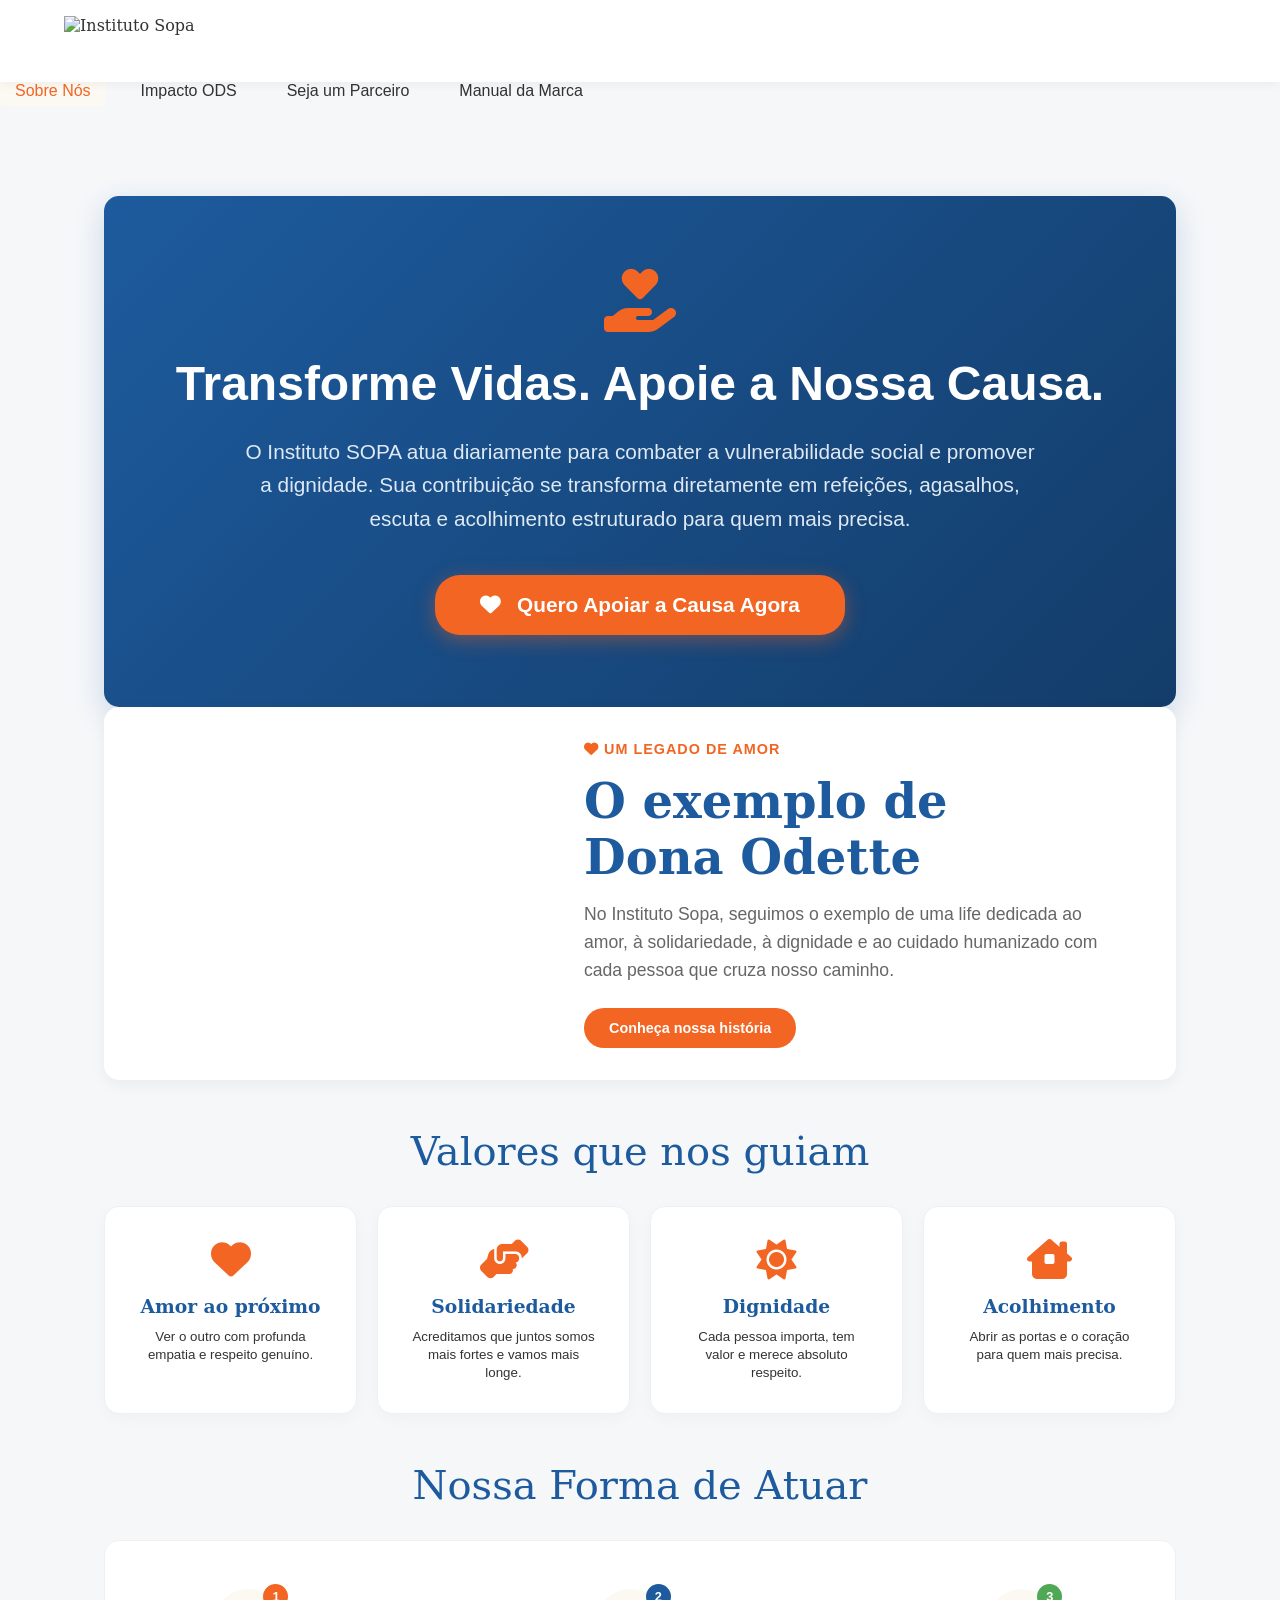
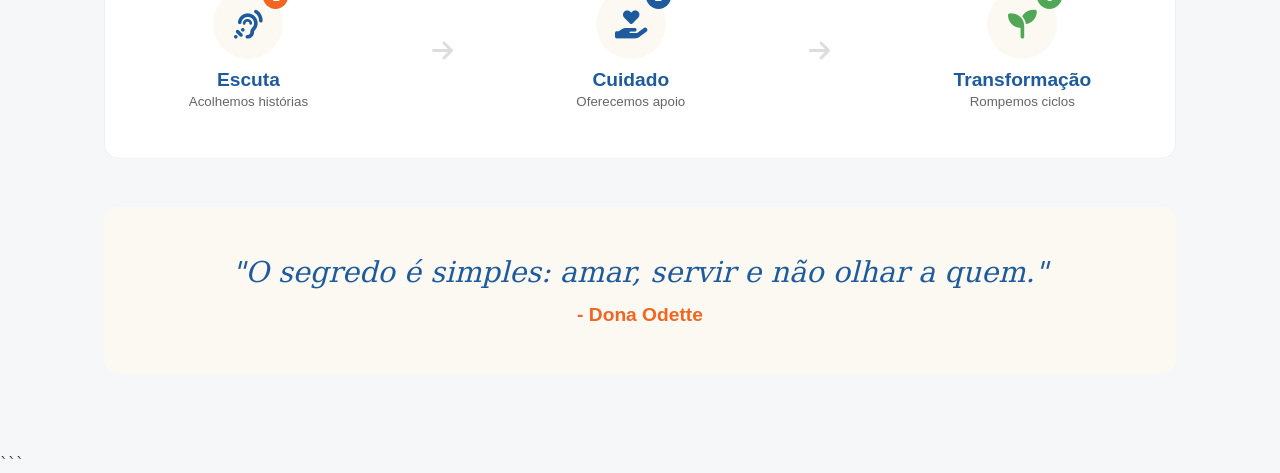
==== commit 5edf208a: "Update index.html" ====
--- a/index.html
+++ b/index.html
@@ -47,15 +47,16 @@
             z-index: 100;
         }
 
-        .logo {
-            font-weight: bold;
-            font-size: 1.2rem;
-            color: var(--azul-sopa);
-            display: flex;
-            align-items: center;
-            gap: 10px;
-            font-family: Arial, sans-serif;
-        }
+.logo {
+    display: flex;
+    align-items: center;
+    gap: 10px;
+}
+
+.logo img {
+    height: 50px;
+    width: auto;
+}
 
         .logo i {
             color: var(--laranja);
@@ -512,11 +513,11 @@
 </head>
 <body>
 
-    <header>
-        <div class="logo">
-            <i class="fa-solid fa-bowl-food"></i>
-            Instituto Sopa
-        </div>
+<header>
+    <div class="logo">
+        <img src="https://institutosopa.org.br/wp-content/uploads/2021/10/cropped-cropped-logo-Instituto-Sopa.png" alt="Instituto Sopa">
+    </div>
+</header>
         <nav>
             <ul>
                 <li><a onclick="showPage('sobre')" id="link-sobre" class="active">Sobre Nós</a></li>
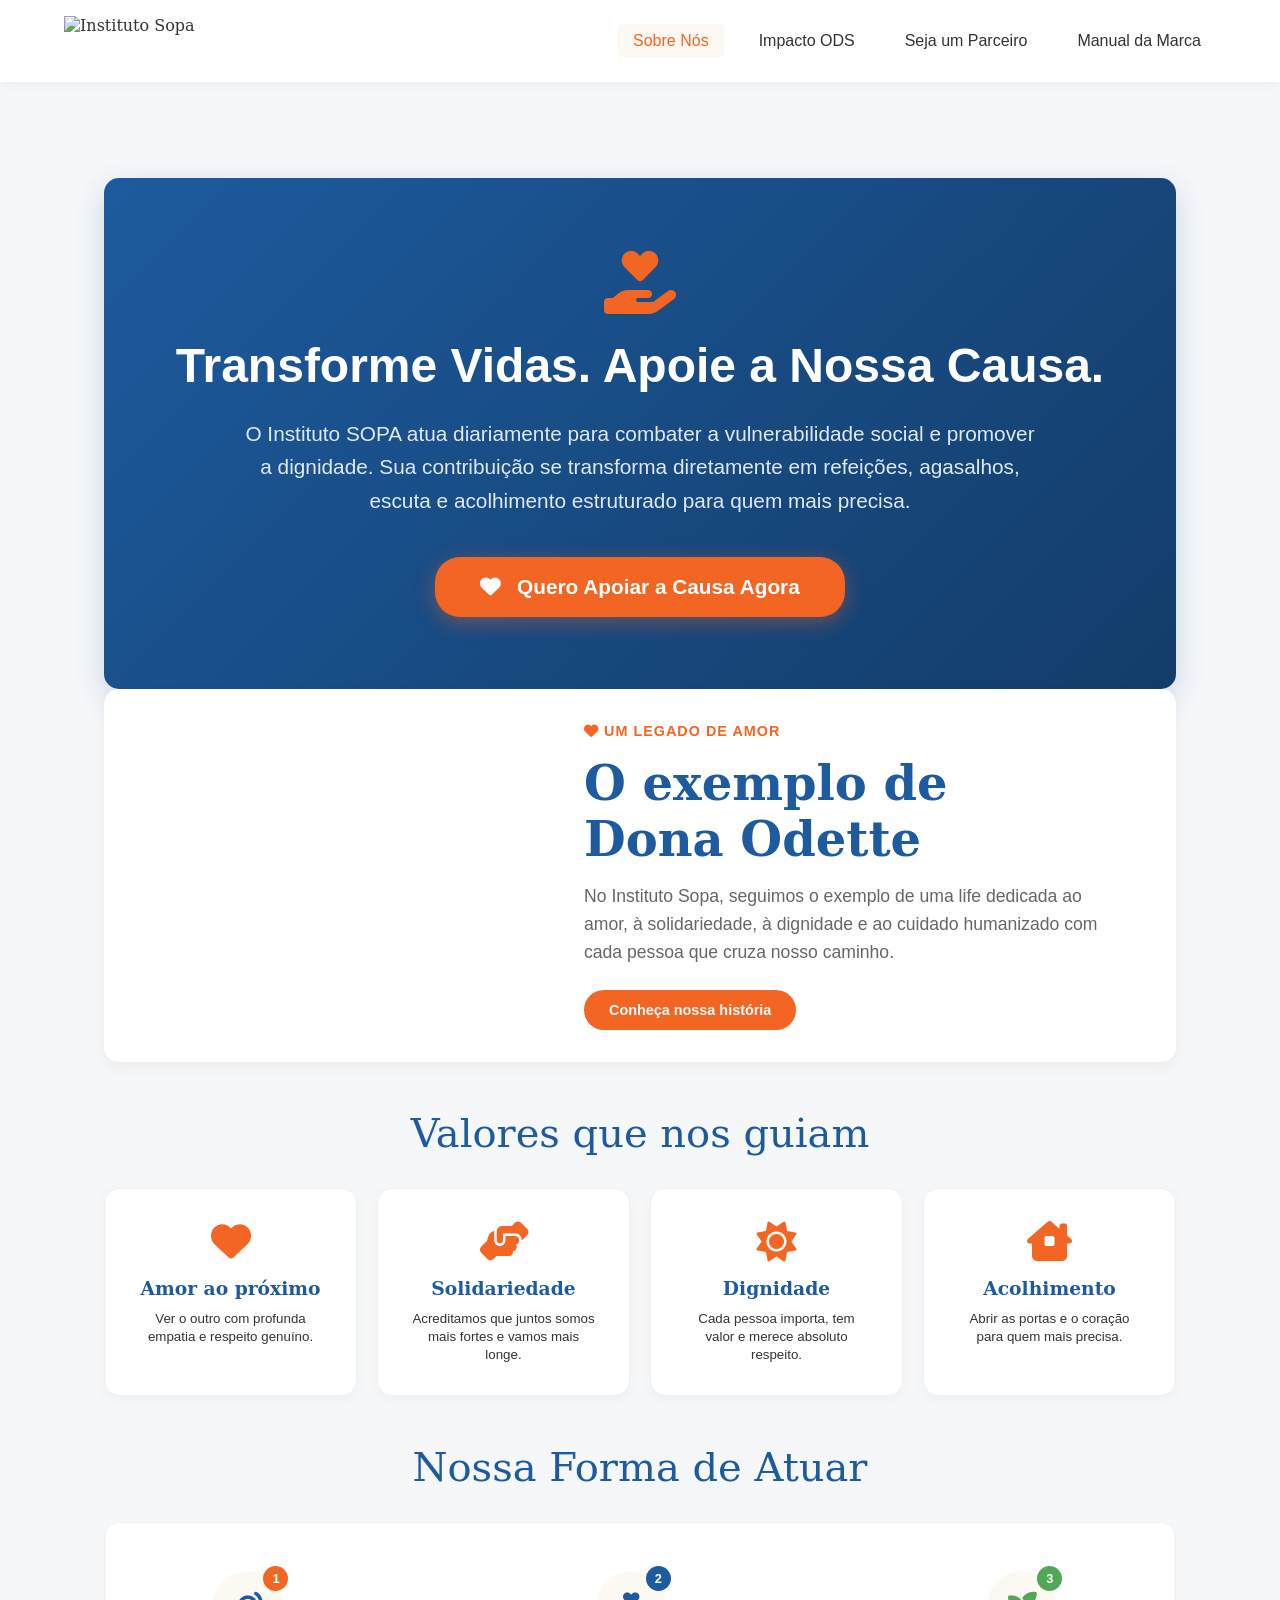
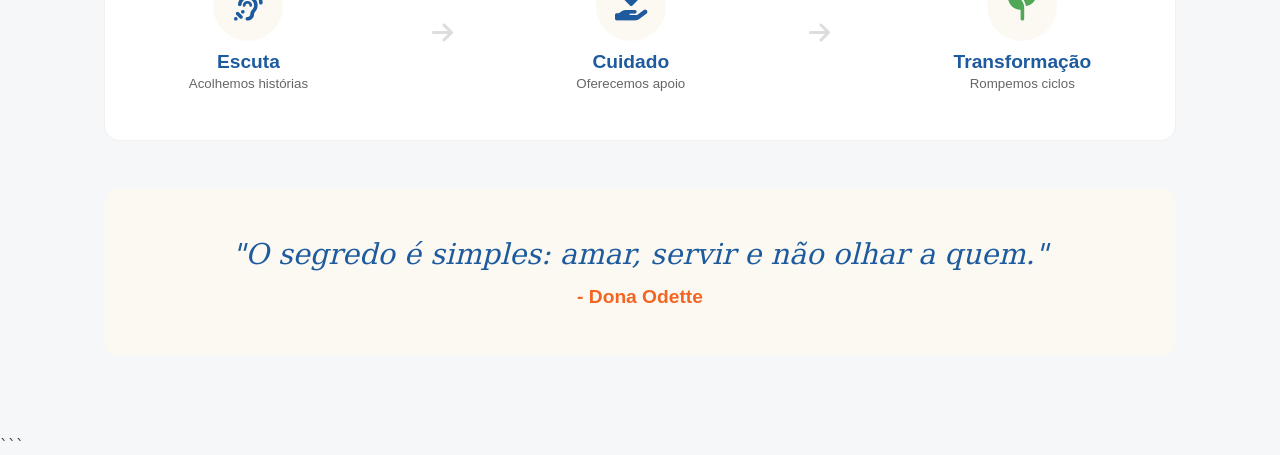
==== commit 632742c7: "Update index.html" ====
--- a/index.html
+++ b/index.html
@@ -517,7 +517,7 @@
     <div class="logo">
         <img src="https://institutosopa.org.br/wp-content/uploads/2021/10/cropped-cropped-logo-Instituto-Sopa.png" alt="Instituto Sopa">
     </div>
-</header>
+
         <nav>
             <ul>
                 <li><a onclick="showPage('sobre')" id="link-sobre" class="active">Sobre Nós</a></li>
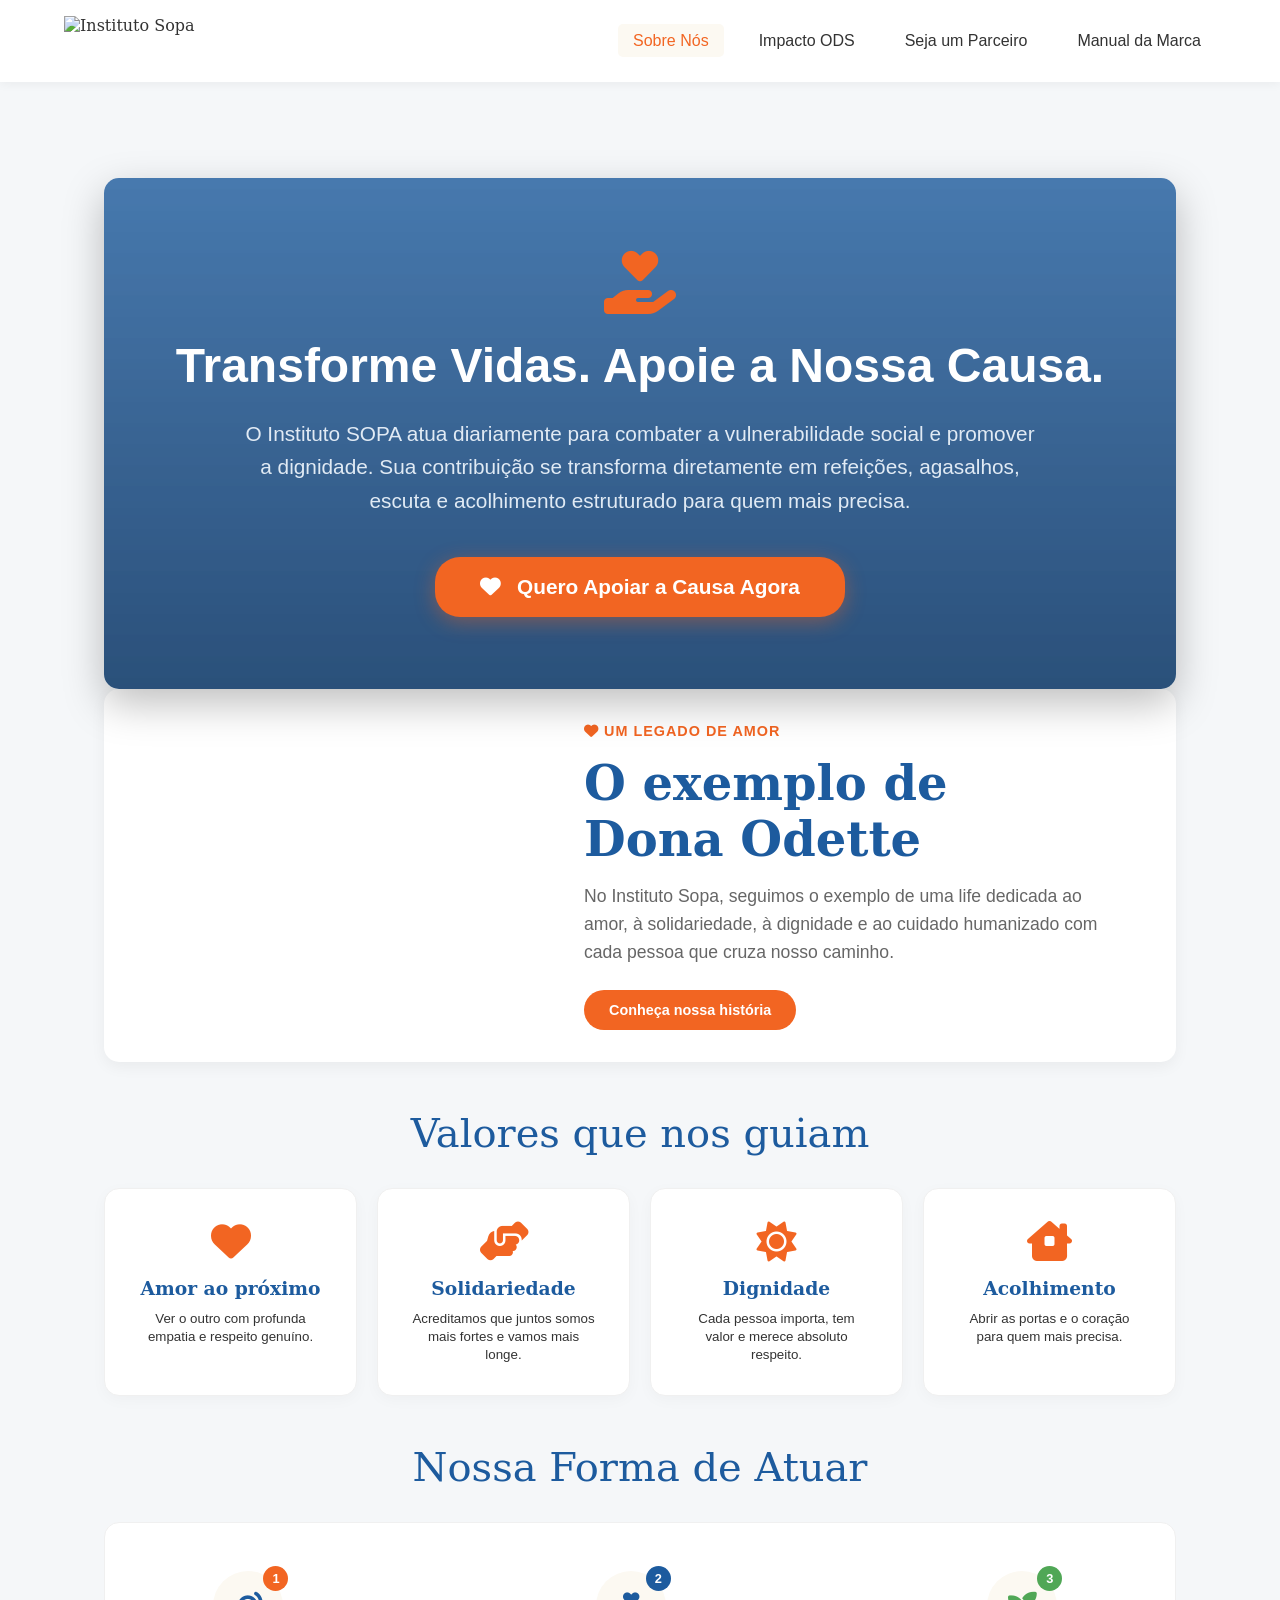
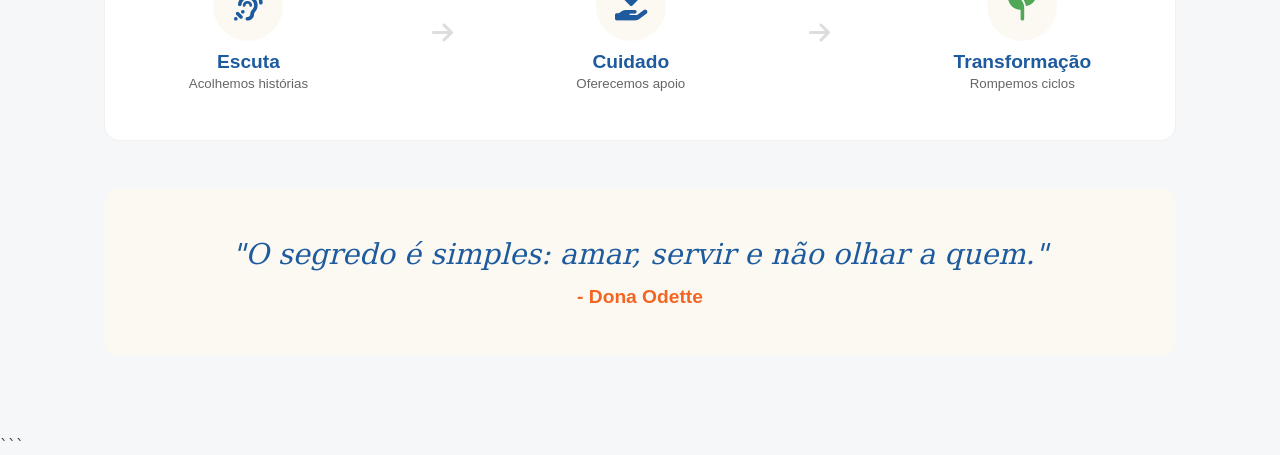
==== commit f997667b: "Update index.html" ====
--- a/index.html
+++ b/index.html
@@ -33,6 +33,42 @@
         p, button, small, strong, div.step div small, ul, li { 
             font-family: 'Arial', sans-serif; 
         }
+        .secao-apoiar-destaque {
+    position: relative;
+    overflow: hidden;
+    padding: 4.5rem 2rem;
+    border-radius: var(--border-radius);
+    text-align: center;
+    color: white;
+    margin-top: 4rem;
+    box-shadow: 0 15px 40px rgba(0,0,0,.25);
+}
+
+.secao-apoiar-destaque::before {
+    content: "";
+    position: absolute;
+    inset: 0;
+
+    background:
+        linear-gradient(
+            rgba(29,91,158,.80),
+            rgba(19,60,105,.90)
+        ),
+        url("https://images.unsplash.com/photo-1488521787991-ed7bbaae773c?auto=format&fit=crop&w=1600&q=80");
+
+    background-size: cover;
+    background-position: center;
+
+    transform: scale(1.08);
+    filter: blur(8px);
+
+    z-index: 1;
+}
+
+.secao-apoiar-destaque > * {
+    position: relative;
+    z-index: 2;
+}
 
         /* Navegação Global */
         header {
@@ -529,7 +565,7 @@
     </header>
 
     <div id="sobre" class="page active container">
-        <div class="secao-apoiar-destaque" style="background: linear-gradient(135deg, var(--azul-sopa), #133c69); padding: 4.5rem 2rem; border-radius: var(--border-radius); text-align: center; color: white; margin-top: 4rem; box-shadow: 0 10px 30px rgba(29, 91, 158, 0.2);">
+        <div class="secao-apoiar-destaque">
             <i class="fa-solid fa-hand-holding-heart" style="font-size: 4rem; color: var(--laranja); margin-bottom: 1.5rem; display: inline-block;"></i>
             <h2 style="font-size: 3rem; color: white; margin-bottom: 1.5rem; font-family: Arial, sans-serif; font-weight: bold;">Transforme Vidas. Apoie a Nossa Causa.</h2>
             <p style="font-size: 1.3rem; max-width: 800px; margin: 0 auto 2.5rem auto; line-height: 1.6; font-family: Arial, sans-serif; color: #eaf2fa; opacity: 0.95;">
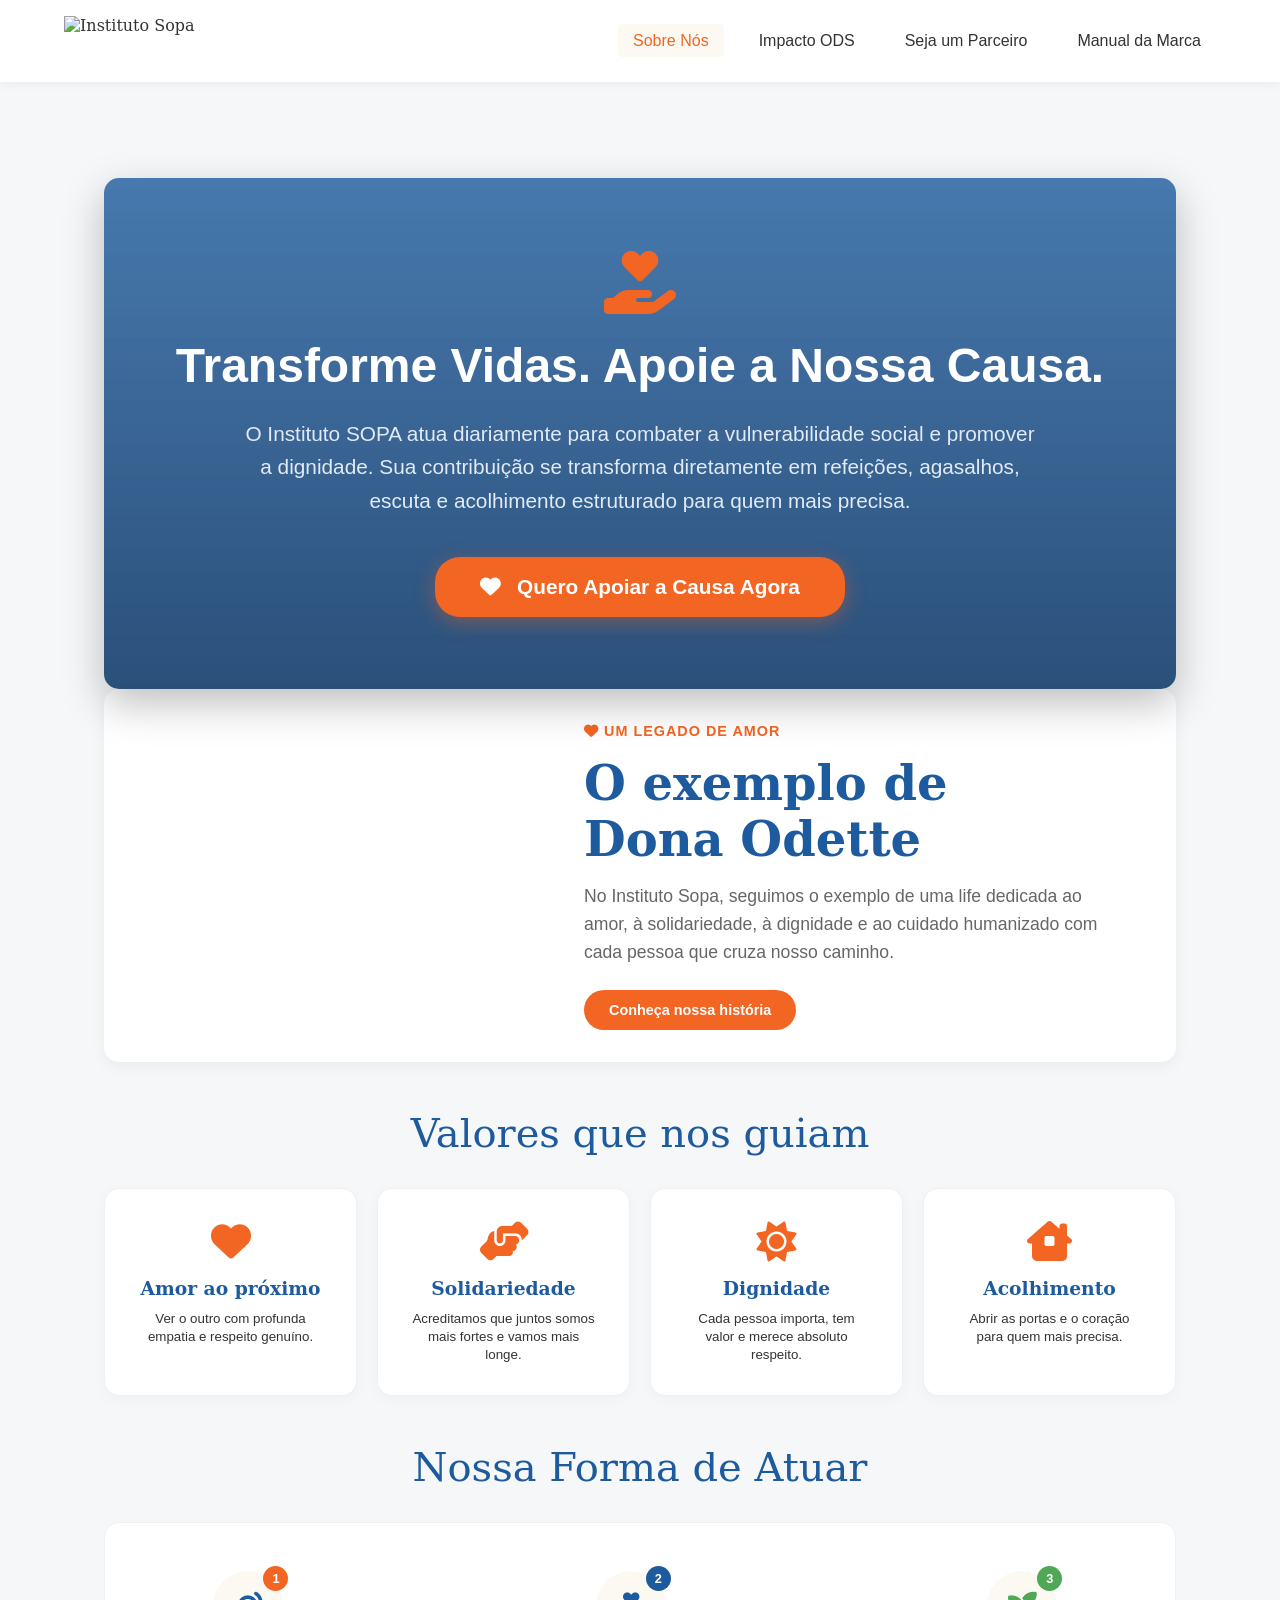
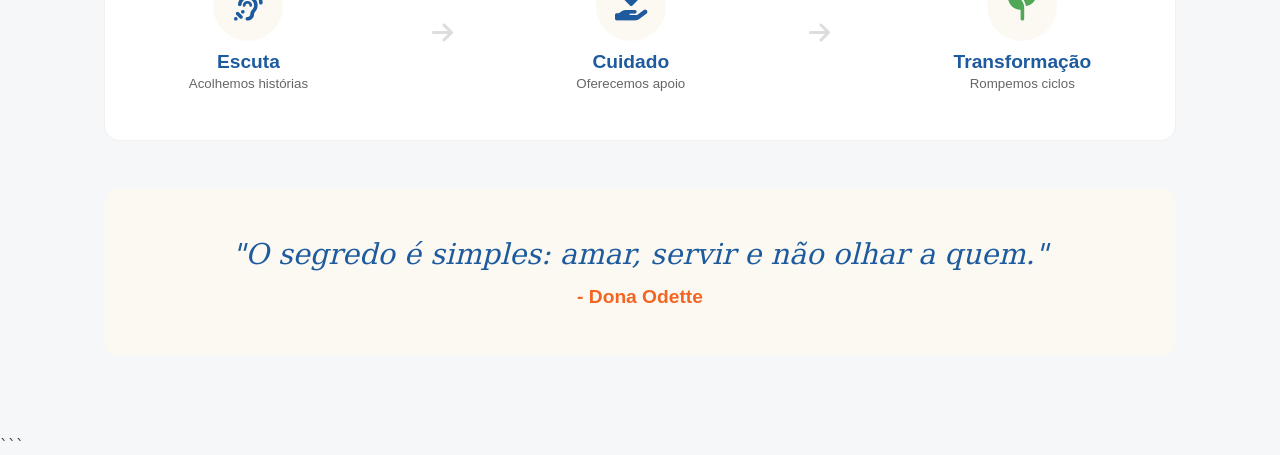
==== commit 44877202: "Update index.html" ====
--- a/index.html
+++ b/index.html
@@ -54,13 +54,13 @@
             rgba(29,91,158,.80),
             rgba(19,60,105,.90)
         ),
-        url("https://images.unsplash.com/photo-1488521787991-ed7bbaae773c?auto=format&fit=crop&w=1600&q=80");
+        url("https://institutosopa.org.br/wp-content/uploads/2024/04/Instituto-Sopa-realizara-o-4-Strogonoff-Solidario.png");
 
     background-size: cover;
     background-position: center;
 
     transform: scale(1.08);
-    filter: blur(8px);
+    filter: blur(2px);
 
     z-index: 1;
 }
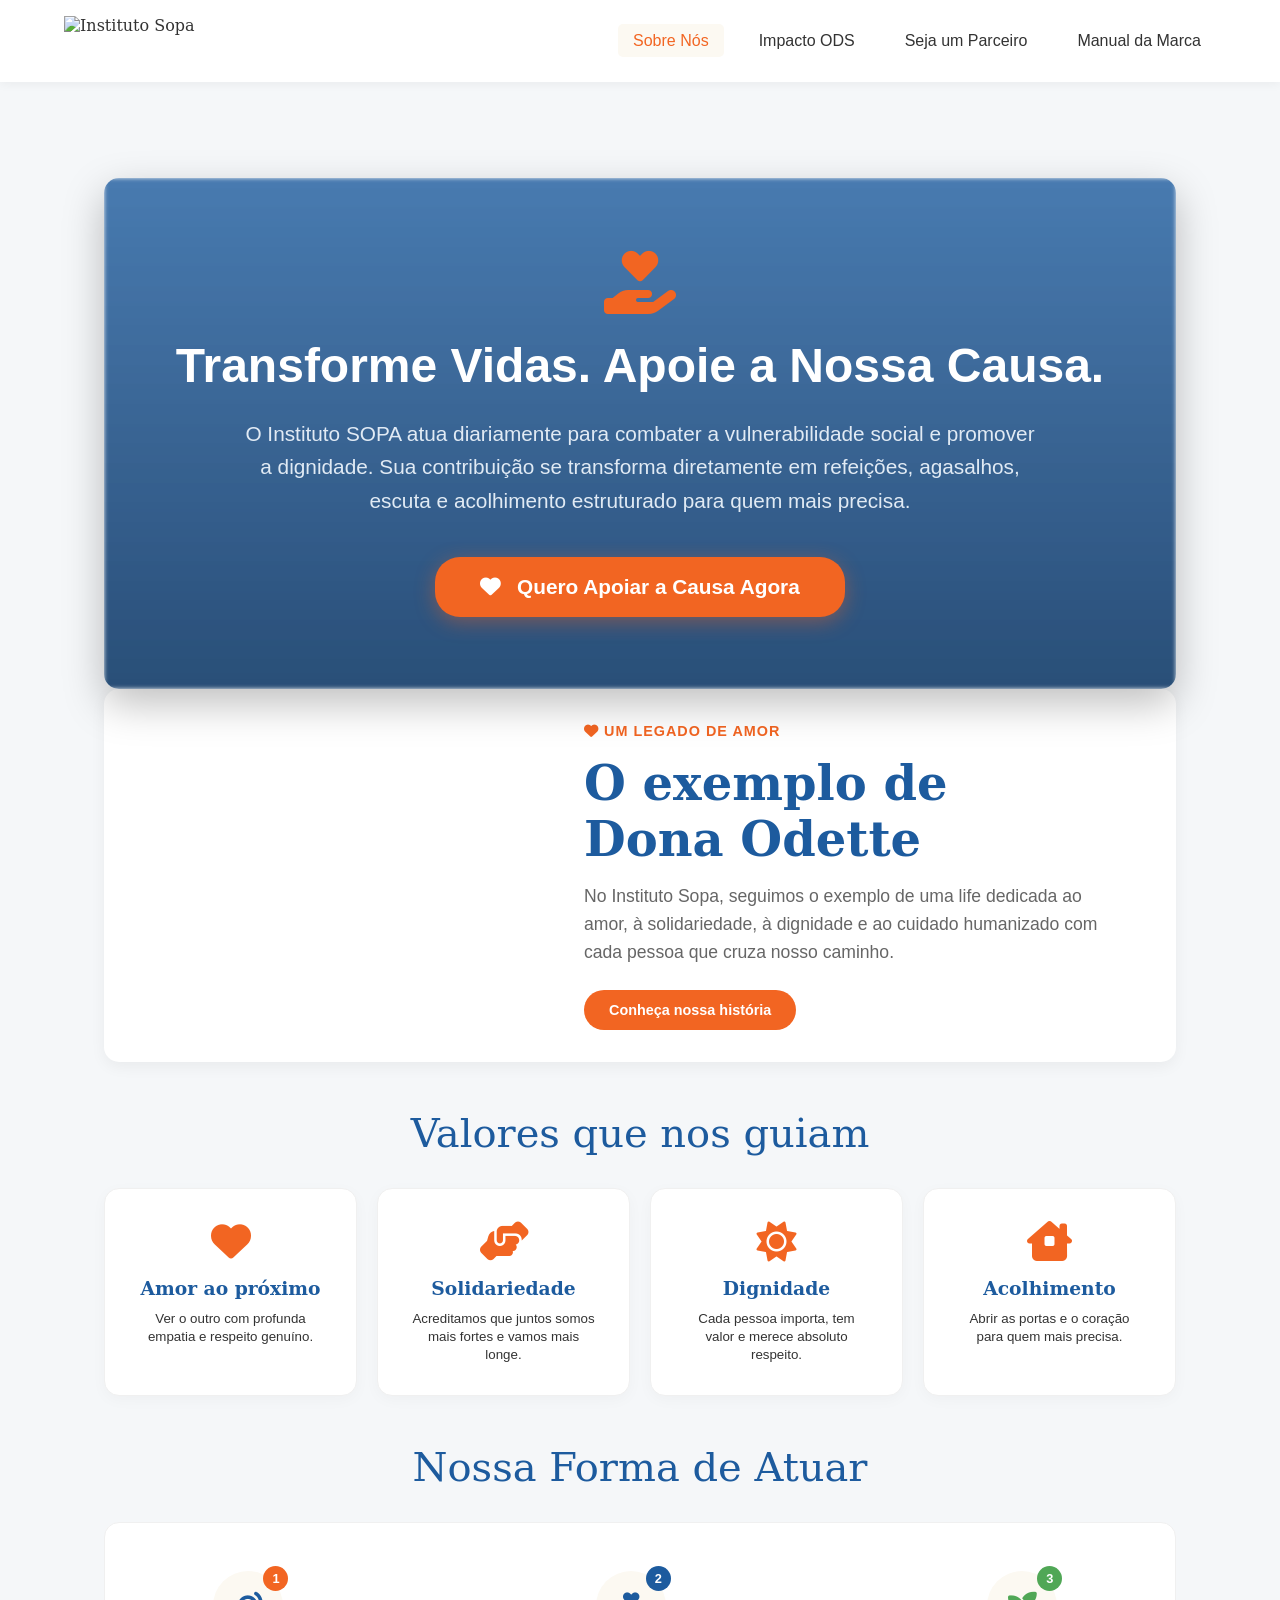
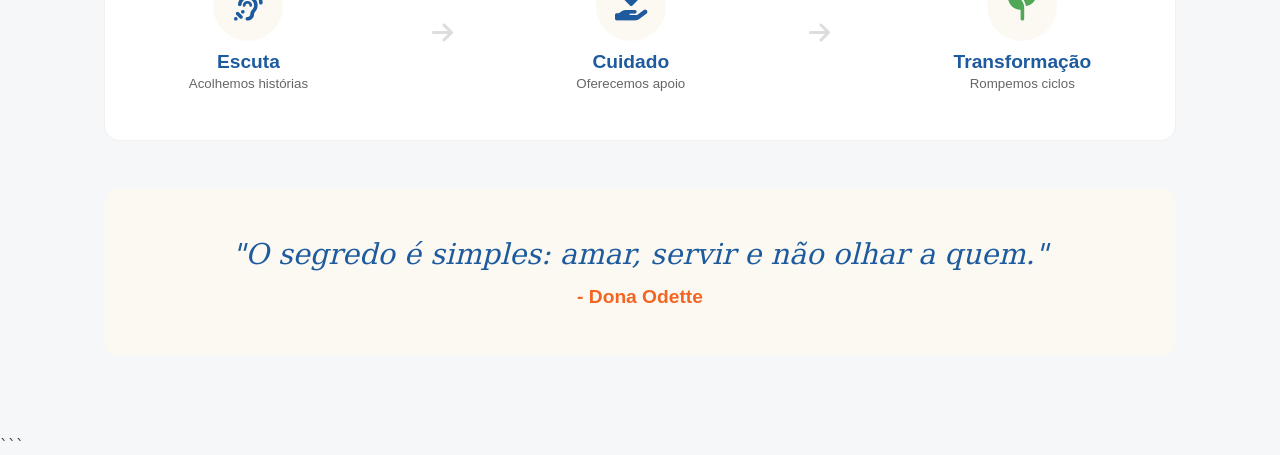
==== commit a829730c: "Reset transform scale to 1.00 in index.html" ====
--- a/index.html
+++ b/index.html
@@ -59,7 +59,7 @@
     background-size: cover;
     background-position: center;
 
-    transform: scale(1.08);
+    transform: scale(1.00);
     filter: blur(2px);
 
     z-index: 1;
